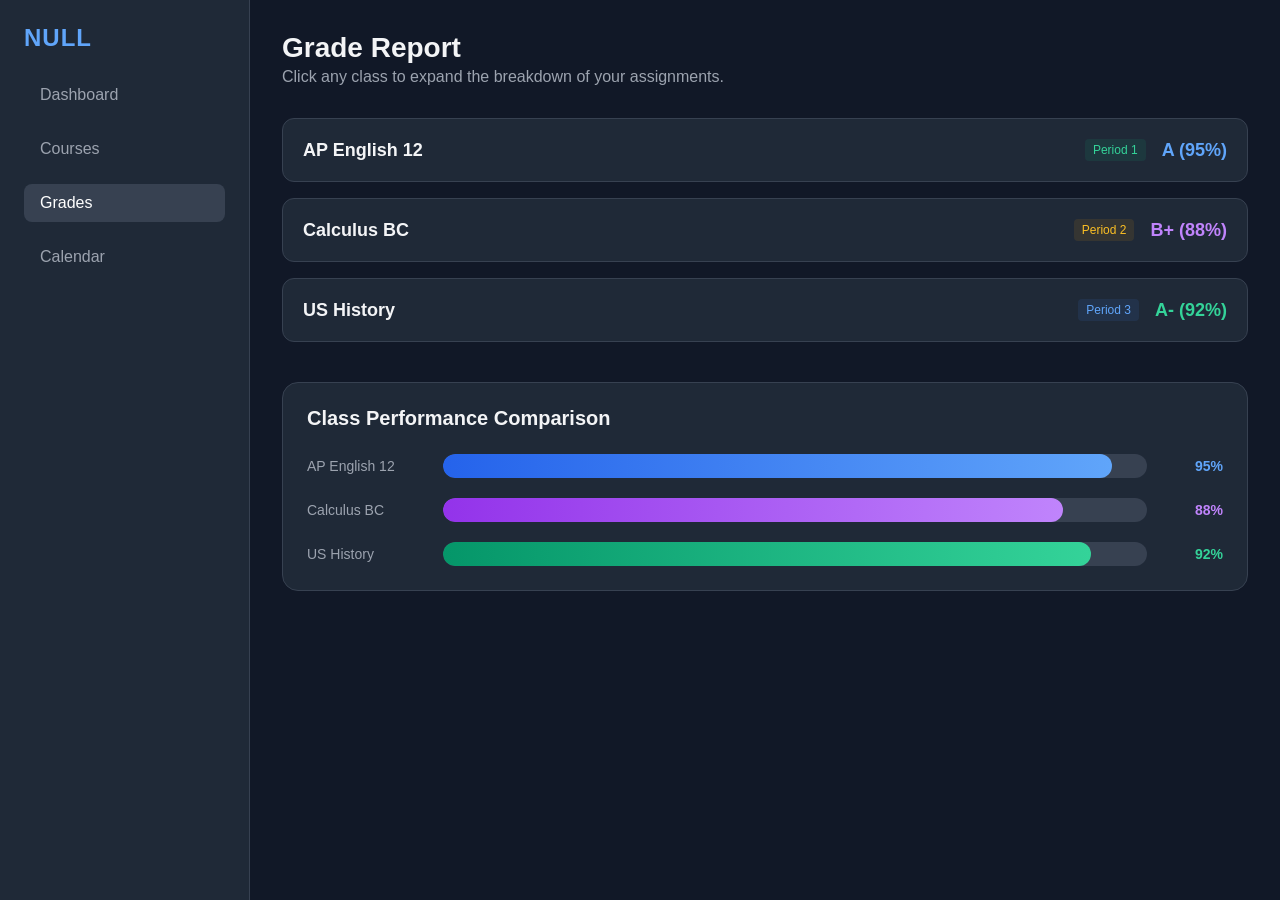
==== grades.html @ 9f54f773 "Create grades.html" ====
<!DOCTYPE html>
<html lang="en">
<head>
  <meta charset="UTF-8">
  <meta name="viewport" content="width=device-width, initial-scale=1.0">
  <title>Schoology Null - Grades</title>
  <link rel="stylesheet" href="style.css">
</head>
<body>

  <!-- SIDEBAR NAVIGATION -->
  <aside>
    <h1>NULL</h1>
    <nav>
      <!-- We swapped the 'active' class to the Grades link -->
      <a href="index.html">Dashboard</a>
      <a href="courses.html">Courses</a>
      <a href="grades.html" class="active">Grades</a>
      <a href="calendar.html">Calendar</a>
    </nav>
  </aside>

  <!-- MAIN CONTENT AREA -->
  <main>
    <header>
      <h2>Grade Report</h2>
      <p>Click any class to expand the breakdown of your assignments.</p>
    </header>

    <!-- SECTION 1: DROPDOWN ACCORDIONS -->
    <section>
      
      <!-- AP English 12 Dropdown -->
      <details class="course-dropdown">
        <summary>
          <span>AP English 12</span>
          <div class="dropdown-header-right">
            <span class="badge green">Period 1</span>
            <span class="grade" style="color: #60a5fa;">A (95%)</span>
          </div>
        </summary>
        <div class="assignment-list">
          <div class="assignment-row">
            <div class="assignment-info">
              <h4>Hamlet Essay Final Draft</h4>
              <p>Due May 20</p>
            </div>
            <div class="assignment-score"><span>98</span> / 100</div>
          </div>
          <div class="assignment-row">
            <div class="assignment-info">
              <h4>Socratic Seminar: Act IV</h4>
              <p>Due May 14</p>
            </div>
            <div class="assignment-score"><span>18</span> / 20</div>
          </div>
          <div class="assignment-row">
            <div class="assignment-info">
              <h4>Vocabulary Quiz 8</h4>
              <p>Due May 08</p>
            </div>
            <div class="assignment-score"><span>10</span> / 10</div>
          </div>
        </div>
      </details>

      <!-- Calculus BC Dropdown -->
      <details class="course-dropdown">
        <summary>
          <span>Calculus BC</span>
          <div class="dropdown-header-right">
            <span class="badge amber">Period 2</span>
            <span class="grade" style="color: #c084fc;">B+ (88%)</span>
          </div>
        </summary>
        <div class="assignment-list">
          <div class="assignment-row">
            <div class="assignment-info">
              <h4>Unit 8 Exam: Integration</h4>
              <p>Due May 22</p>
            </div>
            <div class="assignment-score"><span>82</span> / 100</div>
          </div>
          <div class="assignment-row">
            <div class="assignment-info">
              <h4>Homework: Taylor Series</h4>
              <p>Due May 18</p>
            </div>
            <div class="assignment-score" style="color: #f87171;">Missing</div>
          </div>
          <div class="assignment-row">
            <div class="assignment-info">
              <h4>Pop Quiz: Limits</h4>
              <p>Due May 11</p>
            </div>
            <div class="assignment-score"><span>9</span> / 10</div>
          </div>
        </div>
      </details>

      <!-- US History Dropdown -->
      <details class="course-dropdown">
        <summary>
          <span>US History</span>
          <div class="dropdown-header-right">
            <span class="badge blue">Period 3</span>
            <span class="grade" style="color: #34d399;">A- (92%)</span>
          </div>
        </summary>
        <div class="assignment-list">
          <div class="assignment-row">
            <div class="assignment-info">
              <h4>Cold War Presentation</h4>
              <p>Due May 25</p>
            </div>
            <div class="assignment-score"><span>47</span> / 50</div>
          </div>
          <div class="assignment-row">
            <div class="assignment-info">
              <h4>Chapter 24 Reading Guide</h4>
              <p>Due May 19</p>
            </div>
            <div class="assignment-score"><span>10</span> / 10</div>
          </div>
        </div>
      </details>

    </section>

    <!-- SECTION 2: THE GRADE DIAGRAM BAR CHART -->
    <section class="diagram-section">
      <h3>Class Performance Comparison</h3>
      
      <div class="chart-container">
        <!-- English Bar (95%) -->
        <div class="chart-row">
          <div class="chart-label">AP English 12</div>
          <div class="chart-bar-bg">
            <div class="chart-bar-fill bg-english" style="width: 95%;"></div>
          </div>
          <div class="chart-value" style="color: #60a5fa;">95%</div>
        </div>

        <!-- Math Bar (88%) -->
        <div class="chart-row">
          <div class="chart-label">Calculus BC</div>
          <div class="chart-bar-bg">
            <div class="chart-bar-fill bg-math" style="width: 88%;"></div>
          </div>
          <div class="chart-value" style="color: #c084fc;">88%</div>
        </div>

        <!-- History Bar (92%) -->
        <div class="chart-row">
          <div class="chart-label">US History</div>
          <div class="chart-bar-bg">
            <div class="chart-bar-fill bg-history" style="width: 92%;"></div>
          </div>
          <div class="chart-value" style="color: #34d399;">92%</div>
        </div>
      </div>

    </section>
  </main>

</body>
</html>
---- style.css ----
/* ==========================================================================
   1. GLOBAL RESET & BASE THEME
   ========================================================================== */
* {
  margin: 0;
  padding: 0;
  box-sizing: border-box;
  font-family: -apple-system, BlinkMacSystemFont, "Segoe UI", Roboto, Helvetica, Arial, sans-serif;
}

body {
  background-color: #111827; /* Dark background */
  color: #f3f4f6;
  display: flex;
  min-height: 100vh;
}

/* ==========================================================================
   2. SIDEBAR NAVIGATION
   ========================================================================== */
aside {
  width: 250px;
  background-color: #1f2937;
  padding: 24px;
  display: flex;
  flex-direction: column;
  gap: 24px;
  border-right: 1px solid #374151;
}

aside h1 {
  font-size: 24px;
  font-weight: bold;
  color: #60a5fa;
  letter-spacing: 1px;
}

nav {
  display: flex;
  flex-direction: column;
  gap: 16px;
}

nav a {
  color: #9ca3af;
  text-decoration: none;
  padding: 10px 16px;
  border-radius: 8px;
  transition: all 0.2s ease;
}

nav a.active {
  color: #ffffff;
  background-color: #374151;
  font-weight: 500;
}

nav a:hover:not(.active) {
  color: #ffffff;
  background-color: rgba(37, 99, 235, 0.2);
}

/* ==========================================================================
   3. MAIN CONTENT LAYOUT
   ========================================================================== */
main {
  flex: 1;
  padding: 32px;
}

header {
  margin-bottom: 32px;
}

header h2 {
  font-size: 28px;
  font-weight: bold;
  margin-bottom: 4px;
}

header p {
  color: #9ca3af;
}

/* ==========================================================================
   4. CLASS CARDS GRID
   ========================================================================== */
.grid {
  display: grid;
  grid-template-columns: repeat(auto-fill, minmax(280px, 1fr));
  gap: 24px;
}

.card {
  background-color: #1f2937;
  border-radius: 16px;
  padding: 24px;
  border: 1px solid #374151;
  transition: all 0.3s ease;
  cursor: pointer;
}

.card:hover {
  transform: translateY(-4px);
  box-shadow: 0 10px 15px -3px rgba(0, 0, 0, 0.3);
}

/* Unique Hover Borders */
.card.english:hover { border-color: #3b82f6; }
.card.math:hover { border-color: #a855f7; }
.card.history:hover { border-color: #10b981; }

/* Card Banners */
.banner {
  height: 120px;
  border-radius: 12px;
  margin-bottom: 16px;
  display: flex;
  align-items: flex-end;
  padding: 16px;
}

.english .banner { background: linear-gradient(135deg, #2563eb, #4f46e5); }
.math .banner { background: linear-gradient(135deg, #9333ea, #db2777); }
.history .banner { background: linear-gradient(135deg, #059669, #0d9488); }

.banner h3 {
  font-size: 20px;
  font-weight: bold;
  color: #ffffff;
}

.card p {
  font-size: 14px;
  color: #9ca3af;
  margin-bottom: 16px;
}

/* ==========================================================================
   5. CARD FOOTERS & STATUS BADGES
   ========================================================================== */
.footer {
  display: flex;
  justify-content: space-between;
  align-items: center;
  padding-top: 16px;
  border-top: 1px solid #374151;
}

.badge {
  font-size: 12px;
  padding: 4px 8px;
  border-radius: 4px;
  font-weight: 500;
}

.badge.green { background-color: rgba(16, 185, 129, 0.1); color: #34d399; }
.badge.amber { background-color: rgba(245, 158, 11, 0.1); color: #fbbf24; }
.badge.blue { background-color: rgba(59, 130, 246, 0.1); color: #60a5fa; }

.grade {
  font-size: 18px;
  font-weight: bold;
}

.english .grade { color: #60a5fa; }
.math .grade { color: #c084fc; }
.history .grade { color: #34d399; }

/* ==========================================================================
   6. GRADES PAGE SPECIFIC STYLES (Dropdowns & Chart)
   ========================================================================== */

/* Dropdown Accordion styling */
.course-dropdown {
  background-color: #1f2937;
  border: 1px solid #374151;
  border-radius: 12px;
  margin-bottom: 16px;
  overflow: hidden;
}

.course-dropdown summary {
  padding: 20px;
  font-size: 18px;
  font-weight: 600;
  cursor: pointer;
  display: flex;
  justify-content: space-between;
  align-items: center;
  user-select: none;
}

/* Hide default browser arrow symbol */
.course-dropdown summary::-webkit-details-marker {
  display: none;
}

.dropdown-header-right {
  display: flex;
  align-items: center;
  gap: 16px;
}

/* Assignment Rows inside the dropdown */
.assignment-list {
  background-color: #1a202c;
  border-top: 1px solid #374151;
  padding: 8px 0;
}

.assignment-row {
  display: flex;
  justify-content: space-between;
  align-items: center;
  padding: 14px 20px;
  border-bottom: 1px solid #2d3748;
  font-size: 14px;
}

.assignment-row:last-child {
  border-bottom: none;
}

.assignment-info h4 {
  font-weight: 500;
  margin-bottom: 2px;
}

.assignment-info p {
  font-size: 12px;
  color: #9ca3af;
}

.assignment-score {
  font-weight: 600;
  color: #9ca3af;
}

.assignment-score span {
  color: #f3f4f6;
}

/* Bottom Diagram Section */
.diagram-section {
  background-color: #1f2937;
  border: 1px solid #374151;
  border-radius: 16px;
  padding: 24px;
  margin-top: 40px;
}

.diagram-section h3 {
  font-size: 20px;
  font-weight: bold;
  margin-bottom: 24px;
}

.chart-container {
  display: flex;
  flex-direction: column;
  gap: 20px;
}

.chart-row {
  display: flex;
  align-items: center;
  gap: 16px;
}

.chart-label {
  width: 120px;
  font-size: 14px;
  font-weight: 500;
  color: #9ca3af;
}

.chart-bar-bg {
  flex: 1;
  background-color: #374151;
  height: 24px;
  border-radius: 12px;
  overflow: hidden;
  position: relative;
}

.chart-bar-fill {
  height: 100%;
  border-radius: 12px;
  transition: width 1s ease-out;
}

/* Color codes for diagram bars */
.bg-english { background: linear-gradient(90deg, #2563eb, #60a5fa); }
.bg-math { background: linear-gradient(90deg, #9333ea, #c084fc); }
.bg-history { background: linear-gradient(90deg, #059669, #34d399); }

.chart-value {
  width: 60px;
  text-align: right;
  font-size: 14px;
  font-weight: 600;
}
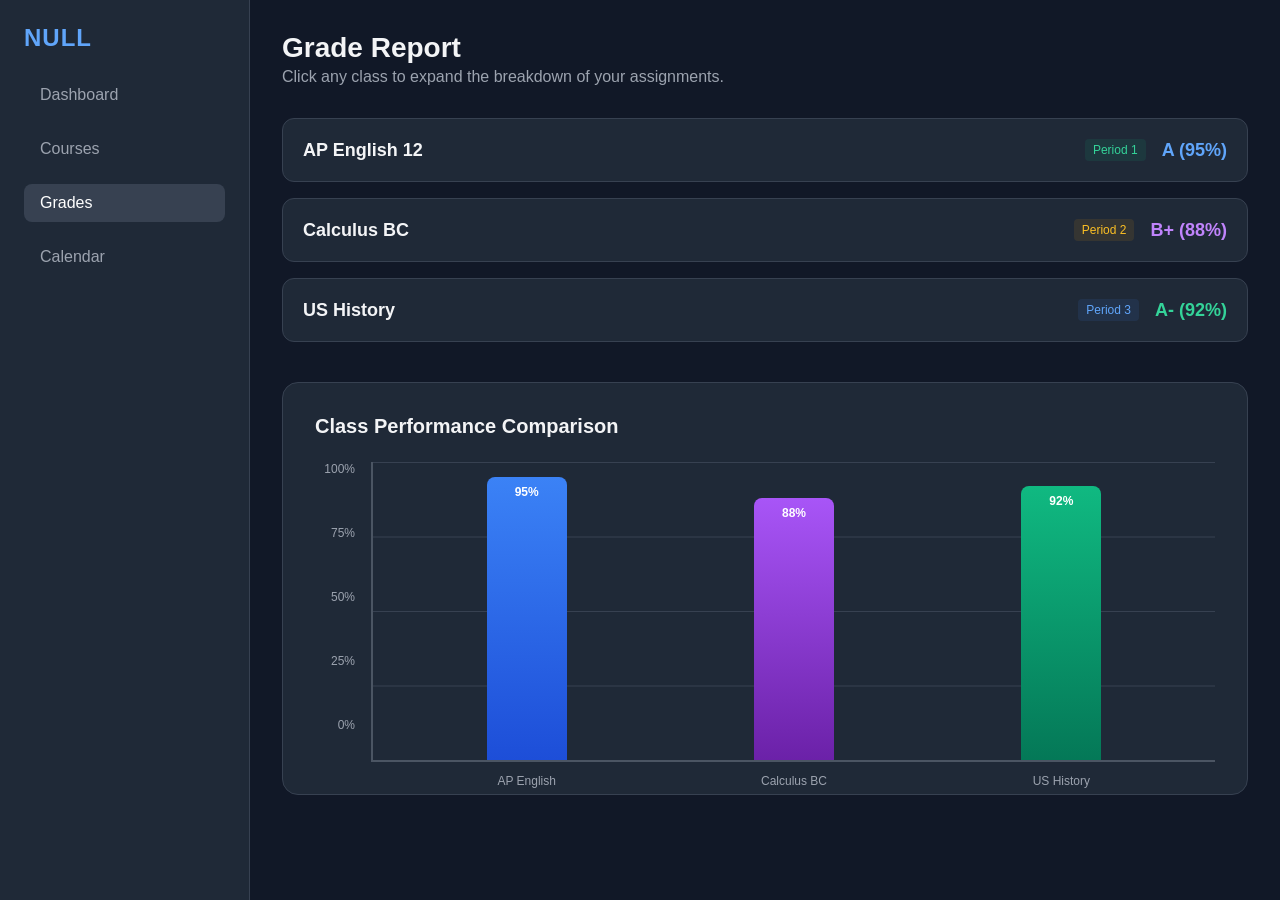
==== commit 98016a8a: "Update grades.html" ====
--- a/grades.html
+++ b/grades.html
@@ -127,39 +127,45 @@
 
     </section>
 
-    <!-- SECTION 2: THE GRADE DIAGRAM BAR CHART -->
-    <section class="diagram-section">
+        <!-- SECTION 2: THE VERTICAL GRADE DIAGRAM CHART -->
+    <section class="diagram-section" style="margin-bottom: 50px;">
       <h3>Class Performance Comparison</h3>
       
-      <div class="chart-container">
-        <!-- English Bar (95%) -->
-        <div class="chart-row">
-          <div class="chart-label">AP English 12</div>
-          <div class="chart-bar-bg">
-            <div class="chart-bar-fill bg-english" style="width: 95%;"></div>
-          </div>
-          <div class="chart-value" style="color: #60a5fa;">95%</div>
+      <div class="chart-layout">
+        
+        <!-- Y-AXIS PERCENTAGE SCALE LABELS -->
+        <div class="y-axis-labels">
+          <span>100%</span>
+          <span>75%</span>
+          <span>50%</span>
+          <span>25%</span>
+          <span>0%</span>
         </div>
 
-        <!-- Math Bar (88%) -->
-        <div class="chart-row">
-          <div class="chart-label">Calculus BC</div>
-          <div class="chart-bar-bg">
-            <div class="chart-bar-fill bg-math" style="width: 88%;"></div>
+        <!-- MAIN GRAPH GRID AREA -->
+        <div class="chart-grid-area">
+          
+          <!-- Column 1: English (95% Height) -->
+          <div class="chart-column">
+            <div class="chart-vertical-bar bg-v-english" style="height: 95%;">95%</div>
+            <div class="chart-x-label">AP English</div>
           </div>
-          <div class="chart-value" style="color: #c084fc;">88%</div>
+
+          <!-- Column 2: Math (88% Height) -->
+          <div class="chart-column">
+            <div class="chart-vertical-bar bg-v-math" style="height: 88%;">88%</div>
+            <div class="chart-x-label">Calculus BC</div>
+          </div>
+
+          <!-- Column 3: History (92% Height) -->
+          <div class="chart-column">
+            <div class="chart-vertical-bar bg-v-history" style="height: 92%;">92%</div>
+            <div class="chart-x-label">US History</div>
+          </div>
+
         </div>
 
-        <!-- History Bar (92%) -->
-        <div class="chart-row">
-          <div class="chart-label">US History</div>
-          <div class="chart-bar-bg">
-            <div class="chart-bar-fill bg-history" style="width: 92%;"></div>
-          </div>
-          <div class="chart-value" style="color: #34d399;">92%</div>
-        </div>
       </div>
-
     </section>
   </main>
 
--- a/style.css
+++ b/style.css
@@ -168,7 +168,7 @@
 .history .grade { color: #34d399; }
 
 /* ==========================================================================
-   6. GRADES PAGE SPECIFIC STYLES (Dropdowns & Chart)
+   6. GRADES PAGE SPECIFIC STYLES (Dropdowns & Vertical Chart)
    ========================================================================== */
 
 /* Dropdown Accordion styling */
@@ -191,7 +191,6 @@
   user-select: none;
 }
 
-/* Hide default browser arrow symbol */
 .course-dropdown summary::-webkit-details-marker {
   display: none;
 }
@@ -241,12 +240,12 @@
   color: #f3f4f6;
 }
 
-/* Bottom Diagram Section */
+/* Vertical Diagram Section */
 .diagram-section {
   background-color: #1f2937;
   border: 1px solid #374151;
   border-radius: 16px;
-  padding: 24px;
+  padding: 32px;
   margin-top: 40px;
 }
 
@@ -256,49 +255,74 @@
   margin-bottom: 24px;
 }
 
-.chart-container {
+/* The Layout Container: Y-Axis labels on left, main chart on right */
+.chart-layout {
+  display: flex;
+  gap: 16px;
+  height: 300px; /* Overall height of the graph grid */
+}
+
+/* Y-Axis scale label alignment */
+.y-axis-labels {
   display: flex;
   flex-direction: column;
-  gap: 20px;
-}
-
-.chart-row {
-  display: flex;
-  align-items: center;
-  gap: 16px;
-}
-
-.chart-label {
-  width: 120px;
-  font-size: 14px;
+  justify-content: space-between;
+  text-align: right;
+  width: 40px;
+  font-size: 12px;
+  color: #9ca3af;
+  padding-bottom: 30px; /* Keeps numbers aligned with graph area */
+}
+
+/* The actual graph grid background area */
+.chart-grid-area {
+  flex: 1;
+  display: flex;
+  justify-content: space-around;
+  align-items: flex-end;
+  border-left: 2px solid #4b5563;
+  border-bottom: 2px solid #4b5563;
+  padding: 0 20px;
+  background-image: linear-gradient(#374151 1px, transparent 1px);
+  background-size: 100% 25%; /* Generates guide grid lines at 25%, 50%, 75% */
+}
+
+/* Individual columns containing the bar and the label underneath */
+.chart-column {
+  display: flex;
+  flex-direction: column;
+  align-items: center;
+  justify-content: flex-end;
+  height: 100%;
+  width: 80px;
+  position: relative;
+}
+
+/* The vertical color bar */
+.chart-vertical-bar {
+  width: 100%;
+  border-radius: 8px 8px 0 0;
+  display: flex;
+  justify-content: center;
+  align-items: top;
+  padding-top: 8px;
+  font-size: 12px;
+  font-weight: bold;
+  color: #ffffff;
+  transition: height 0.5s ease-in-out;
+}
+
+/* Subject name text anchored underneath the bottom baseline axis line */
+.chart-x-label {
+  position: absolute;
+  bottom: -28px;
+  font-size: 12px;
   font-weight: 500;
   color: #9ca3af;
-}
-
-.chart-bar-bg {
-  flex: 1;
-  background-color: #374151;
-  height: 24px;
-  border-radius: 12px;
-  overflow: hidden;
-  position: relative;
-}
-
-.chart-bar-fill {
-  height: 100%;
-  border-radius: 12px;
-  transition: width 1s ease-out;
-}
-
-/* Color codes for diagram bars */
-.bg-english { background: linear-gradient(90deg, #2563eb, #60a5fa); }
-.bg-math { background: linear-gradient(90deg, #9333ea, #c084fc); }
-.bg-history { background: linear-gradient(90deg, #059669, #34d399); }
-
-.chart-value {
-  width: 60px;
-  text-align: right;
-  font-size: 14px;
-  font-weight: 600;
-}
-
+  white-space: nowrap;
+}
+
+/* Gradient themes for vertical bars */
+.bg-v-english { background: linear-gradient(180deg, #3b82f6, #1d4ed8); }
+.bg-v-math { background: linear-gradient(180deg, #a855f7, #6b21a8); }
+.bg-v-history { background: linear-gradient(180deg, #10b981, #047857); }
